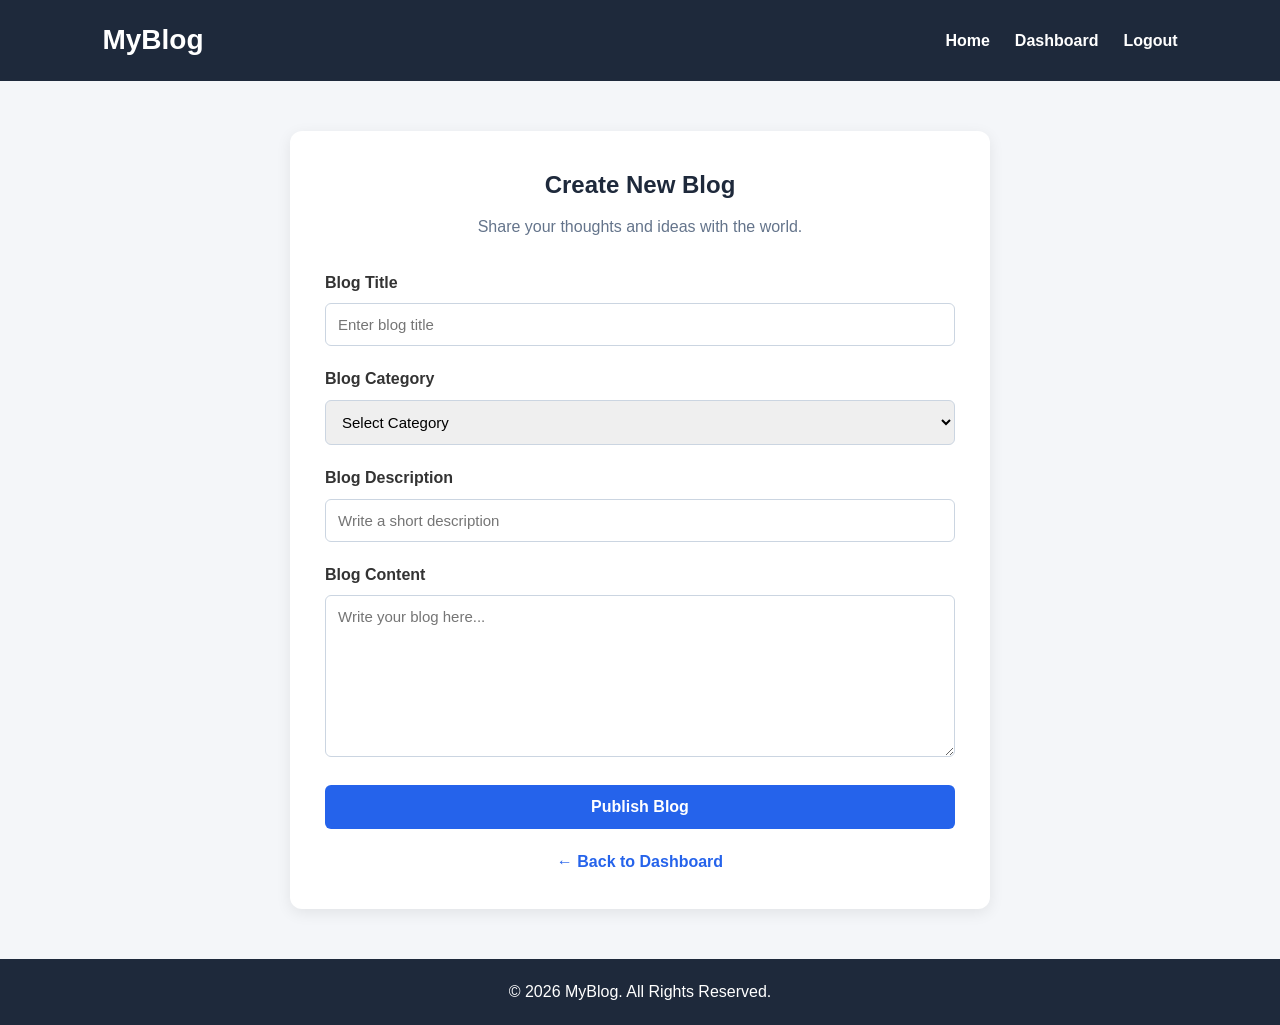
==== create-blog.html @ 08aada98 "Initial commit" ====
<!DOCTYPE html>
<html lang="en">

<head>
    <meta charset="UTF-8">
    <meta name="viewport" content="width=device-width, initial-scale=1.0">
    <title>Create Blog - MyBlog</title>

    <link rel="stylesheet" href="style.css">
</head>

<body>

    <header>
        <nav class="navbar">
            <h2 class="logo">MyBlog</h2>

            <ul class="nav-links">
                <li><a href="index.html">Home</a></li>
                <li><a href="dashboard.html">Dashboard</a></li>
                <li><a href="login.html">Logout</a></li>
            </ul>
        </nav>
    </header>

    <section class="create-section">

        <div class="create-container">

            <h1>Create New Blog</h1>
            <p>Share your thoughts and ideas with the world.</p>

            <form id="createBlogForm">

                <div class="form-group">
                    <label for="blogTitle">Blog Title</label>
                    <input type="text" id="blogTitle" placeholder="Enter blog title" required>
                </div>

                <div class="form-group">
                    <label for="blogCategory">Blog Category</label>

                    <select id="blogCategory" required>
                        <option value="">Select Category</option>
                        <option value="Technology">Technology</option>
                        <option value="Education">Education</option>
                        <option value="Programming">Programming</option>
                        <option value="Lifestyle">Lifestyle</option>
                    </select>
                </div>

                <div class="form-group">
                    <label for="blogDescription">Blog Description</label>
                    <input type="text" id="blogDescription" placeholder="Write a short description" required>
                </div>

                <div class="form-group">
                    <label for="blogContent">Blog Content</label>
                    <textarea id="blogContent" rows="8" placeholder="Write your blog here..." required></textarea>
                </div>

                <button type="submit" class="auth-btn">
                    Publish Blog
                </button>

            </form>

            <a href="dashboard.html" class="back-link">
                ← Back to Dashboard
            </a>

        </div>

    </section>

    <footer>
        <p>&copy; 2026 MyBlog. All Rights Reserved.</p>
    </footer>

    <script src="script.js"></script>

</body>

</html>
---- style.css ----
/* Basic Reset */
* {
    margin: 0;
    padding: 0;
    box-sizing: border-box;
}

/* Body Styling */
body {
    font-family: Arial, sans-serif;
    background-color: #f4f6f9;
    color: #333;
    line-height: 1.6;
}

/* Navigation Bar */
header {
    background-color: #1e293b;
    padding: 18px 8%;
}

.navbar {
    display: flex;
    justify-content: space-between;
    align-items: center;
}

.logo {
    color: white;
    font-size: 28px;
}

.nav-links {
    display: flex;
    list-style: none;
    gap: 25px;
}

.nav-links a {
    color: white;
    text-decoration: none;
    font-weight: bold;
}

.nav-links a:hover {
    color: #38bdf8;
}

/* Hero Section */
.hero {
    text-align: center;
    padding: 100px 20px;
    background: linear-gradient(135deg, #2563eb, #7c3aed);
    color: white;
}

.hero h1 {
    font-size: 42px;
    margin-bottom: 15px;
}

.hero p {
    font-size: 18px;
    margin-bottom: 25px;
}

.btn {
    display: inline-block;
    background-color: white;
    color: #2563eb;
    padding: 12px 25px;
    border-radius: 6px;
    text-decoration: none;
    font-weight: bold;
}

/* Blog Section */
.blogs {
    padding: 60px 8%;
    text-align: center;
}

.blogs h2 {
    font-size: 32px;
    margin-bottom: 35px;
}

.blog-container {
    display: grid;
    grid-template-columns: repeat(3, 1fr);
    gap: 25px;
}

.blog-card {
    background-color: white;
    padding: 25px;
    border-radius: 10px;
    box-shadow: 0 4px 12px rgba(0, 0, 0, 0.08);
    text-align: left;
    transition: transform 0.3s;
}

.blog-card:hover {
    transform: translateY(-5px);
}

.blog-card h3 {
    margin-bottom: 12px;
    color: #1e293b;
}

.blog-card p {
    margin-bottom: 15px;
    color: #64748b;
}

.blog-card a {
    color: #2563eb;
    text-decoration: none;
    font-weight: bold;
}

/* Footer */
footer {
    background-color: #1e293b;
    color: white;
    text-align: center;
    padding: 20px;
}

/* Responsive Design */
@media (max-width: 768px) {

    .navbar {
        flex-direction: column;
        gap: 15px;
    }

    .nav-links {
        flex-wrap: wrap;
        justify-content: center;
        gap: 15px;
    }

    .hero h1 {
        font-size: 30px;
    }

    .blog-container {
        grid-template-columns: 1fr;
    }
}



/* Login and Register Pages */

.auth-section {
    min-height: 80vh;
    display: flex;
    justify-content: center;
    align-items: center;
    padding: 40px 20px;
    background: linear-gradient(135deg, #2563eb, #7c3aed);
}

.auth-container {
    width: 100%;
    max-width: 420px;
    background: white;
    padding: 35px;
    border-radius: 12px;
    box-shadow: 0 5px 20px rgba(0, 0, 0, 0.15);
}

.auth-container h1 {
    text-align: center;
    margin-bottom: 10px;
    color: #1e293b;
}

.auth-container>p {
    text-align: center;
    color: #64748b;
    margin-bottom: 25px;
}

.form-group {
    margin-bottom: 20px;
}

.form-group label {
    display: block;
    margin-bottom: 8px;
    font-weight: bold;
}

.form-group input {
    width: 100%;
    padding: 12px;
    border: 1px solid #cbd5e1;
    border-radius: 6px;
    font-size: 15px;
}

.form-group input:focus {
    outline: none;
    border-color: #2563eb;
}

.auth-btn {
    width: 100%;
    padding: 13px;
    background: #2563eb;
    color: white;
    border: none;
    border-radius: 6px;
    font-size: 16px;
    font-weight: bold;
    cursor: pointer;
}

.auth-btn:hover {
    background: #1d4ed8;
}

.auth-container .auth-link {
    margin-top: 20px;
    font-size: 14px;
}

.auth-link a,
.back-link {
    color: #2563eb;
    text-decoration: none;
    font-weight: bold;
}

.back-link {
    display: block;
    text-align: center;
    margin-top: 20px;
}


/* Dashboard Page */

.dashboard {
    min-height: 80vh;
    padding: 50px 8%;
    background-color: #f4f6f9;
}

.dashboard>h1 {
    color: #1e293b;
    margin-bottom: 10px;
}

.dashboard>p {
    color: #64748b;
    margin-bottom: 35px;
}

.stats-container {
    display: grid;
    grid-template-columns: repeat(2, 1fr);
    gap: 25px;
    margin-bottom: 45px;
}

.stat-card {
    background: white;
    padding: 30px;
    border-radius: 10px;
    text-align: center;
    box-shadow: 0 4px 12px rgba(0, 0, 0, 0.08);
}

.stat-card h2 {
    color: #2563eb;
    font-size: 35px;
}

.stat-card p {
    color: #64748b;
}

.section-heading {
    display: flex;
    justify-content: space-between;
    align-items: center;
    gap: 15px;
    margin-bottom: 25px;
}

.create-btn {
    background: #2563eb;
    color: white;
    padding: 12px 18px;
    border-radius: 6px;
    text-decoration: none;
    font-weight: bold;
}

.dashboard-blog-container {
    display: grid;
    grid-template-columns: repeat(3, 1fr);
    gap: 20px;
}

.dashboard-blog-card {
    background: white;
    padding: 25px;
    border-radius: 10px;
    box-shadow: 0 4px 12px rgba(0, 0, 0, 0.08);
}

.dashboard-blog-card h3 {
    margin-bottom: 12px;
    color: #1e293b;
}

.dashboard-blog-card p {
    color: #64748b;
    margin-bottom: 15px;
}

.dashboard-blog-card span {
    color: #16a34a;
    font-weight: bold;
    font-size: 14px;
}

@media (max-width: 768px) {

    .stats-container {
        grid-template-columns: 1fr;
    }

    .dashboard-blog-container {
        grid-template-columns: 1fr;
    }

    .section-heading {
        flex-direction: column;
        align-items: flex-start;
    }
}


/* Create Blog Page */

.create-section {
    min-height: 80vh;
    padding: 50px 20px;
    background-color: #f4f6f9;
    display: flex;
    justify-content: center;
    align-items: center;
}

.create-container {
    width: 100%;
    max-width: 700px;
    background-color: white;
    padding: 35px;
    border-radius: 12px;
    box-shadow: 0 4px 15px rgba(0, 0, 0, 0.08);
}

.create-container h1 {
    text-align: center;
    color: #1e293b;
    margin-bottom: 10px;
}

.create-container>p {
    text-align: center;
    color: #64748b;
    margin-bottom: 30px;
}

.create-container select,
.create-container textarea {
    width: 100%;
    padding: 12px;
    border: 1px solid #cbd5e1;
    border-radius: 6px;
    font-size: 15px;
    font-family: Arial, sans-serif;
}

.create-container select:focus,
.create-container textarea:focus {
    outline: none;
    border-color: #2563eb;
}

.create-container textarea {
    resize: vertical;
}

@media (max-width: 768px) {
    .create-container {
        padding: 22px;
    }
}
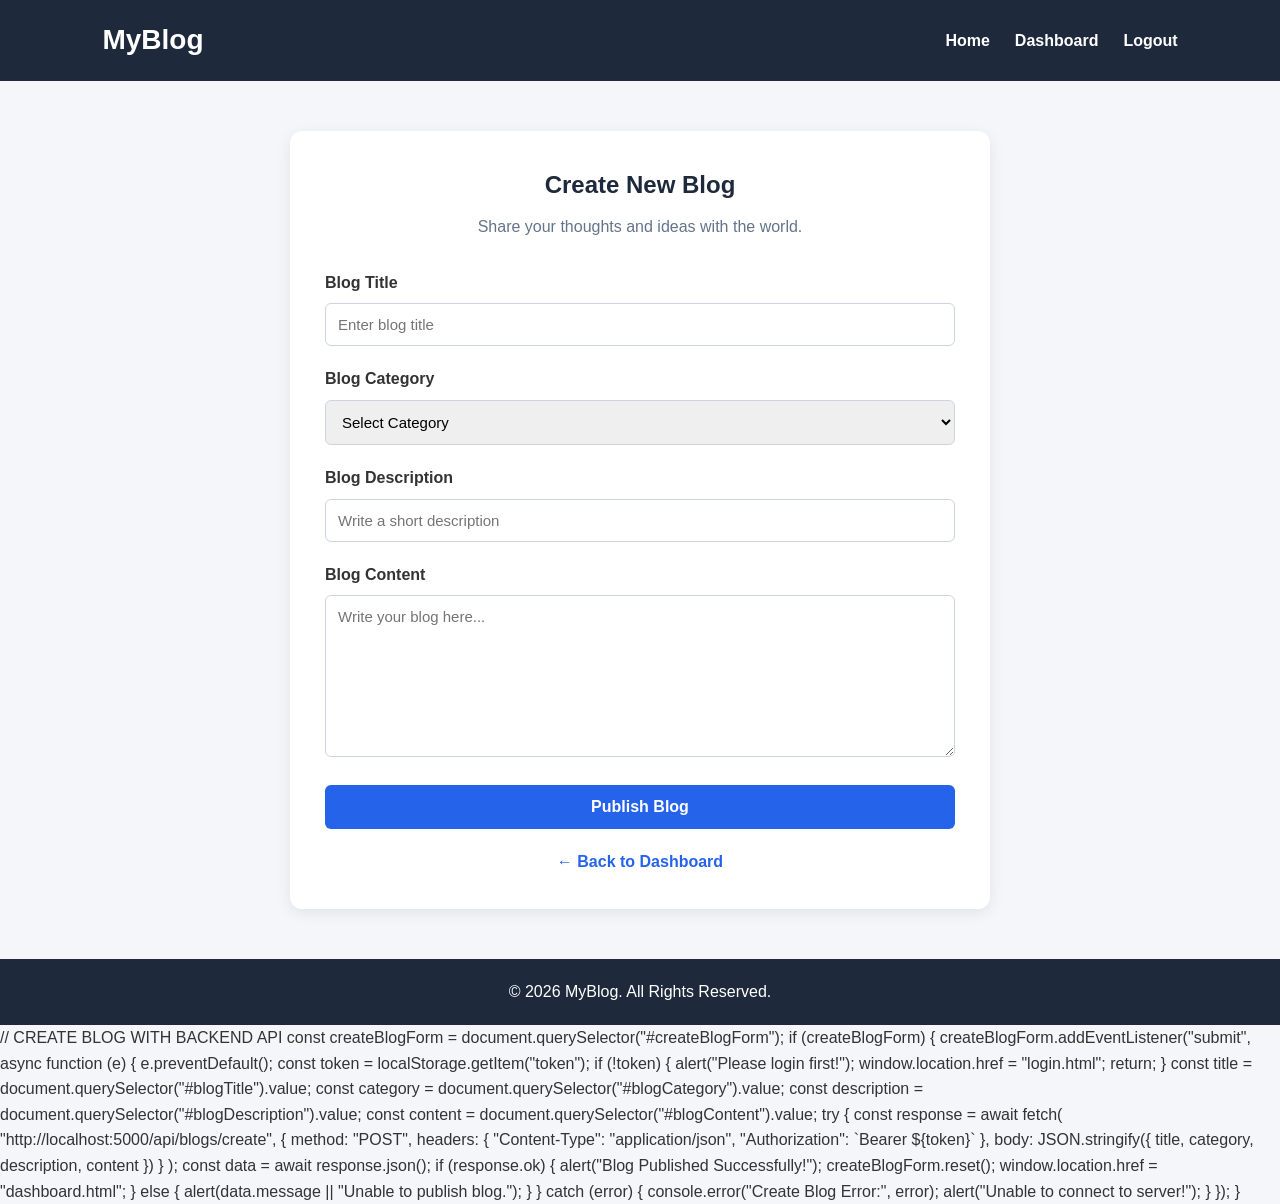
==== commit 1da68dd9: "Complete Module 4 CRUD Operations" ====
--- a/create-blog.html
+++ b/create-blog.html
@@ -81,4 +81,71 @@
 
 </body>
 
-</html>+</html>
+
+
+// CREATE BLOG WITH BACKEND API
+const createBlogForm = document.querySelector("#createBlogForm");
+
+if (createBlogForm) {
+
+createBlogForm.addEventListener("submit", async function (e) {
+
+e.preventDefault();
+
+const token = localStorage.getItem("token");
+
+if (!token) {
+alert("Please login first!");
+window.location.href = "login.html";
+return;
+}
+
+const title = document.querySelector("#blogTitle").value;
+const category = document.querySelector("#blogCategory").value;
+const description = document.querySelector("#blogDescription").value;
+const content = document.querySelector("#blogContent").value;
+
+try {
+
+const response = await fetch(
+"http://localhost:5000/api/blogs/create",
+{
+method: "POST",
+headers: {
+"Content-Type": "application/json",
+"Authorization": `Bearer ${token}`
+},
+body: JSON.stringify({
+title,
+category,
+description,
+content
+})
+}
+);
+
+const data = await response.json();
+
+if (response.ok) {
+
+alert("Blog Published Successfully!");
+createBlogForm.reset();
+window.location.href = "dashboard.html";
+
+} else {
+
+alert(data.message || "Unable to publish blog.");
+
+}
+
+} catch (error) {
+
+console.error("Create Blog Error:", error);
+alert("Unable to connect to server!");
+
+}
+
+});
+
+}
